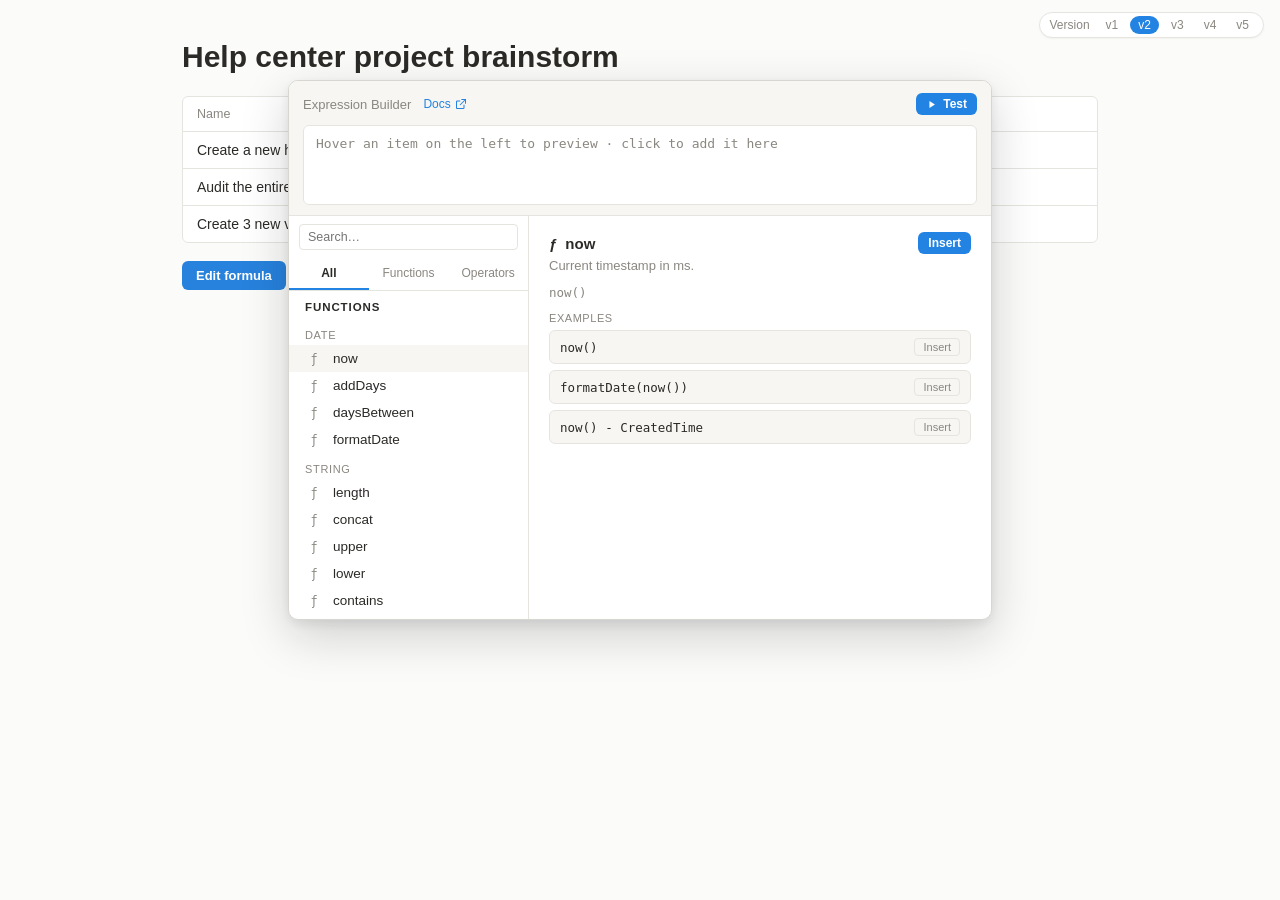
==== v2.html @ b6312c9b "Initial commit: Expression Builder demo (v1–v5) Notion-formula-style expression builder with five UX" ====
<!DOCTYPE html>
<html lang="en">
<head>
  <meta charset="UTF-8" />
  <meta name="viewport" content="width=device-width, initial-scale=1.0" />
  <title>Expression Builder · v2</title>
  <link rel="stylesheet" href="style.css" />
</head>
<body data-version="v2">
  <!-- version switcher -->
  <nav class="version-switch">
    <span class="version-label">Version</span>
    <a href="index.html">v1</a>
    <a href="v2.html" class="active">v2</a>
    <a href="v3.html">v3</a>
    <a href="v4.html">v4</a>
    <a href="v5.html">v5</a>
  </nav>

  <!-- faint host page behind the popover -->
  <div class="host">
    <h1>Help center project brainstorm</h1>
    <div class="host-table">
      <div class="host-row head"><span>Name</span><span># Reach</span><span># Impact</span><span># Confidence</span><span># Effort</span></div>
      <div class="host-row"><span>Create a new home page</span><span>2</span><span>2</span><span>3</span><span>2</span></div>
      <div class="host-row"><span>Audit the entire help center</span><span>3</span><span>2</span><span>2</span><span>1</span></div>
      <div class="host-row"><span>Create 3 new videos</span><span>1</span><span>3</span><span>2</span><span>3</span></div>
    </div>
    <button id="open-popover" class="primary-btn open-btn">Edit formula</button>
  </div>

  <!-- popover -->
  <div class="popover" id="popover">
    <header class="pop-header">
      <div class="pop-title-row">
        <div class="pop-title">
          Expression Builder
          <a class="pop-doc" href="#" target="_blank" rel="noopener noreferrer" title="Open documentation in new tab">
            Docs
            <svg class="pop-doc-icon" viewBox="0 0 16 16" aria-hidden="true">
              <path d="M9 2h5v5" stroke="currentColor" stroke-width="1.4" fill="none" stroke-linecap="round" stroke-linejoin="round"/>
              <path d="M14 2 7 9" stroke="currentColor" stroke-width="1.4" fill="none" stroke-linecap="round"/>
              <path d="M12 9.5V13a1 1 0 0 1-1 1H3a1 1 0 0 1-1-1V5a1 1 0 0 1 1-1h3.5" stroke="currentColor" stroke-width="1.4" fill="none" stroke-linecap="round" stroke-linejoin="round"/>
            </svg>
          </a>
        </div>
        <div class="pop-actions">
          <button id="test-btn" class="primary-btn small test-btn" title="Open test panel">
            <svg class="test-icon" viewBox="0 0 16 16" aria-hidden="true">
              <path d="M5 3l8 5-8 5V3z" fill="currentColor"/>
            </svg>
            <span>Test</span>
          </button>
          <button id="close-test" class="primary-btn small test-close" title="Close test" hidden>
            <svg class="test-icon" viewBox="0 0 16 16" aria-hidden="true">
              <path d="M4 4l8 8M12 4l-8 8" stroke="currentColor" stroke-width="1.6" stroke-linecap="round" fill="none"/>
            </svg>
            <span>Close test</span>
          </button>
        </div>
      </div>
      <div class="formula-wrap">
        <div id="formula" class="formula" tabindex="0">
          <span class="placeholder">Hover an item on the left to preview · click to add it here</span>
        </div>
        <button id="clear-btn" class="formula-clear" hidden>Clear</button>
      </div>
    </header>

    <!-- Builder view: list + detail -->
    <div class="pop-body view-builder" id="view-builder">
      <aside class="list-pane">
        <div class="list-search">
          <input id="search-input" type="text" placeholder="Search…" autocomplete="off" />
        </div>
        <div class="list-tabs" id="list-tabs">
          <button class="list-tab active" data-tab="All">All</button>
          <button class="list-tab" data-tab="Functions">Functions</button>
          <button class="list-tab" data-tab="Operators">Operators</button>
        </div>
        <div class="list-body" id="list-body"></div>
      </aside>
      <section class="detail-pane" id="detail-pane">
        <div class="detail-empty">Select an item on the left to see details and examples.</div>
      </section>
    </div>

    <!-- Test view: refs left, result right (overlays the builder body when active) -->
    <div class="pop-body view-test" id="view-test" hidden>
      <div class="test-refs">
        <h4>Reference values</h4>
        <div id="refs-list"></div>
      </div>
      <div class="test-result">
        <div class="block-header">
          <button id="run-btn" class="primary-btn small">Run</button>
        </div>
        <pre id="result-output" class="is-placeholder">Click <strong>Run</strong> to evaluate your expression against the reference values on the left.</pre>
      </div>
    </div>
  </div>

  <!-- Reference picker -->
  <div id="ref-picker" class="ref-picker" hidden>
    <div class="rp-header">
      <button id="rp-back" class="rp-back" hidden>‹</button>
      <span id="rp-breadcrumb" class="rp-breadcrumb">References</span>
    </div>
    <div class="rp-search">
      <input id="rp-search" type="text" placeholder="Search attributes…" autocomplete="off" />
    </div>
    <div id="rp-list" class="rp-list"></div>
  </div>

  <script src="script.js"></script>
</body>
</html>
---- style.css ----
:root {
  --bg: #ffffff;
  --bg-soft: #f7f6f3;
  --bg-host: #fbfbfa;
  --border: #e6e4df;
  --border-strong: #d8d6d0;
  --text: #2b2a27;
  --text-dim: #8a8780;
  --accent: #2383e2;
  --accent-hover: #1a73c9;
  --chip-bg: #ebebe9;
  --chip-text: #2b2a27;
  --op-color: #b45a00;
  --str-color: #2f8a3b;
  --num-color: #8a4ad6;
  --fn-color: #2383e2;
  --shadow: 0 16px 48px rgba(15, 15, 15, 0.18), 0 4px 12px rgba(15, 15, 15, 0.08);
  --mono: ui-monospace, SFMono-Regular, "SF Mono", Menlo, Consolas, monospace;
}

* { box-sizing: border-box; }

html, body {
  margin: 0;
  padding: 0;
  height: 100%;
  font-family: -apple-system, BlinkMacSystemFont, "Segoe UI", Helvetica, Arial, sans-serif;
  color: var(--text);
  background: var(--bg-host);
  font-size: 14px;
}

/* ---------------- Version switcher ---------------- */
.version-switch {
  position: fixed;
  top: 12px;
  right: 16px;
  z-index: 50;
  display: inline-flex;
  align-items: center;
  gap: 4px;
  background: var(--bg);
  border: 1px solid var(--border);
  border-radius: 999px;
  padding: 3px 6px 3px 10px;
  font-size: 12px;
  box-shadow: 0 1px 2px rgba(0,0,0,0.04);
}
.version-switch .version-label {
  color: var(--text-dim);
  margin-right: 4px;
}
.version-switch a {
  text-decoration: none;
  color: var(--text-dim);
  padding: 2px 8px;
  border-radius: 999px;
}
.version-switch a:hover { color: var(--text); }
.version-switch a.active {
  background: var(--accent);
  color: white;
}

/* ---------------- v2-specific: Test button + close ---------------- */
.test-btn {
  display: inline-flex;
  align-items: center;
  gap: 6px;
}
.test-icon {
  width: 11px;
  height: 11px;
}
.test-close {
  display: inline-flex;
  align-items: center;
  gap: 6px;
}
.test-btn[hidden],
.test-close[hidden] { display: none; }

/* ---------------- v3: Live preview strip ---------------- */
.live-preview {
  border-top: 1px solid var(--border);
  background: var(--bg-soft);
  padding: 8px 14px;
}
.live-refs {
  padding: 6px 0 10px;
  margin-bottom: 8px;
  border-bottom: 1px solid var(--border);
}
.live-refs[hidden] { display: none; }
.live-refs-header {
  display: flex;
  align-items: center;
  justify-content: space-between;
  margin-bottom: 8px;
}
.live-refs-header h4 {
  margin: 0;
  font-size: 11px;
  color: var(--text-dim);
  text-transform: uppercase;
  letter-spacing: 0.05em;
}
.live-refs #refs-list {
  display: flex;
  flex-wrap: wrap;
  gap: 8px 14px;
}
.live-refs .ref-row {
  flex: 0 0 auto;
  min-width: 120px;
  margin-bottom: 0;
}
.live-refs .ref-row input { max-width: 140px; }

.live-result-row {
  display: flex;
  align-items: center;
  gap: 10px;
}
/* Override the global #result-output.is-placeholder (ID specificity) for v3 */
.live-preview #result-output {
  flex: 1;
  margin: 0;
  background: transparent;
  border: 0;
  padding: 4px 0;
  font-family: var(--mono);
  font-size: 13px;
  min-height: 0;
  white-space: pre-wrap;
  word-break: break-word;
  color: var(--text);
  text-align: left;
}
.live-preview #result-output.is-placeholder {
  background: transparent;
  border: 0;
  color: var(--text-dim);
  font-style: italic;
  padding: 4px 0;
  text-align: left;
  font-family: inherit;
}
.live-preview #result-output.error {
  color: #c0392b;
  background: transparent;
  border: 0;
}
.live-refs-toggle {
  font-size: 12px;
  padding: 3px 10px;
}

/* Wider popover for 3-column layouts (v4) */
.popover.layout-wide {
  width: min(1080px, 95vw);
}

/* ---------------- v4: Builder + test side-by-side ---------------- */
.pop-body.view-builder.builder-with-test {
  grid-template-columns: 220px 1fr 300px;
}
.pop-body.view-builder.builder-with-test.list-collapsed {
  grid-template-columns: 36px 1fr 300px;
}
.pop-body.view-builder.builder-with-test.test-collapsed {
  grid-template-columns: 220px 1fr 36px;
}
.pop-body.view-builder.builder-with-test.list-collapsed.test-collapsed {
  grid-template-columns: 36px 1fr 36px;
}

.test-panel {
  border-left: 1px solid var(--border);
  position: relative;
  min-width: 0;
  display: flex;
  flex-direction: column;
}
.test-panel-inner {
  flex: 1;
  min-height: 0;
  padding: 14px 16px;
  overflow-y: auto;
  overflow-x: hidden;
}
.test-panel .block-header {
  display: flex;
  align-items: center;
  justify-content: space-between;
  margin-bottom: 10px;
}
.test-panel h4 {
  margin: 0;
  font-size: 12px;
  color: var(--text-dim);
  text-transform: uppercase;
  letter-spacing: 0.05em;
}
.test-subheading {
  margin: 14px 0 6px;
  font-size: 11px;
  color: var(--text-dim);
  text-transform: uppercase;
  letter-spacing: 0.05em;
  font-weight: 600;
}
.test-subheading:first-of-type { margin-top: 4px; }
.test-panel #refs-list {
  display: grid;
  grid-template-columns: 1fr 1fr;
  gap: 6px 10px;
  margin-bottom: 6px;
}
.test-panel .ref-row { margin-bottom: 0; }
.test-panel .ref-row input { padding: 4px 6px; font-size: 12px; }
.test-panel #result-output {
  margin: 0;
  background: var(--bg-soft);
  border: 1px solid var(--border);
  border-radius: 6px;
  padding: 10px;
  font-family: var(--mono);
  font-size: 12.5px;
  white-space: pre-wrap;
  word-break: break-word;
  min-height: 60px;
}
.test-panel #result-output.is-placeholder {
  background: transparent;
  border: 1px dashed var(--border);
  color: var(--text-dim);
  font-style: italic;
  text-align: center;
  white-space: normal;
  padding: 20px 12px;
  line-height: 1.4;
}
.test-panel #result-output.error {
  color: #c0392b;
  background: #fff4f3;
  border-color: #f3c0c0;
}

/* Collapse toggles */
.panel-toggle {
  position: absolute;
  top: 10px;
  width: 22px;
  height: 22px;
  border-radius: 50%;
  border: 1px solid var(--border);
  background: var(--bg);
  color: var(--text-dim);
  cursor: pointer;
  font-size: 12px;
  line-height: 1;
  display: flex;
  align-items: center;
  justify-content: center;
  z-index: 3;
}
.panel-toggle:hover { color: var(--text); border-color: var(--text-dim); }
.list-pane-toggle { right: -11px; }
.test-panel-toggle { left: -11px; }

.list-collapsed .list-pane .list-search,
.list-collapsed .list-pane .list-tabs,
.list-collapsed .list-pane .list-body { display: none; }
.list-collapsed .list-pane::after {
  content: 'Items';
  writing-mode: vertical-rl;
  text-orientation: mixed;
  display: block;
  text-align: center;
  font-size: 11px;
  color: var(--text-dim);
  text-transform: uppercase;
  letter-spacing: 0.06em;
  padding-top: 36px;
}

.test-collapsed .test-panel-inner { display: none; }
/* When collapsed: rotated 'Test' label sits at top-center of the panel,
   positioned just below the chevron handle (which stays in the same
   top-left spot it occupies when expanded). */
.test-collapsed .test-panel::after {
  content: 'Test';
  position: absolute;
  top: 40px;
  left: 50%;
  transform: translateX(-50%);
  writing-mode: vertical-rl;
  text-orientation: mixed;
  font-size: 11px;
  font-weight: 600;
  color: var(--text-dim);
  text-transform: uppercase;
  letter-spacing: 0.06em;
}

/* ---------------- v5: Builder + test stacked (test at the bottom) ---------------- */
.pop-body.view-builder.builder-with-bottom-test {
  display: grid;
  grid-template-columns: 220px 1fr;
  /* minmax(0, 1fr) — bare `1fr` is `minmax(auto, 1fr)` and the auto minimum
     refuses to shrink below the row's content min-size. */
  grid-template-rows: minmax(0, 1fr) var(--test-strip-height, 200px);
  grid-template-areas:
    "list   detail"
    "test   test";
}
.builder-with-bottom-test .list-pane { grid-area: list; }
.builder-with-bottom-test .detail-pane { grid-area: detail; }
.builder-with-bottom-test .test-strip {
  grid-area: test;
  position: relative;
  border-top: 1px solid var(--border);
  background: var(--bg-soft);
  overflow: visible;
  min-height: 0;
}
.builder-with-bottom-test .test-strip-inner {
  height: 100%;
  padding: 10px 16px;
  display: grid;
  grid-template-columns: 1.4fr 1fr;
  gap: 18px;
  overflow: hidden;
  min-height: 0;
  box-sizing: border-box;
}

/* Top-edge chevron handle for the bottom test strip */
.bottom-toggle {
  top: -11px;
  left: 50%;
  transform: translateX(-50%);
  z-index: 30;
}
/* Allow the chevron to stick above the pop-body's top boundary
   (it sits at top: -11px of the test strip). */
.pop-body.builder-with-bottom-test { overflow: visible; }

/* Draggable resize handle along the top edge of the test strip.
   High z-index so it stays grabbable even when the test strip is
   dragged all the way up over the (hidden) builder area. */
.bottom-drag-handle {
  position: absolute;
  top: 0;
  left: 0;
  right: 0;
  height: 6px;
  cursor: ns-resize;
  z-index: 20;
  background: transparent;
  transition: background 0.15s;
}
.bottom-drag-handle:hover { background: rgba(35,131,226,0.18); }
.bottom-drag-handle.is-dragging { background: rgba(35,131,226,0.32); }
.bottom-test-collapsed .bottom-drag-handle { display: none; }

/* Collapsed state: test row becomes a thin bar with just the toggle + label */
.pop-body.bottom-test-collapsed.builder-with-bottom-test {
  grid-template-rows: 1fr 36px;
}
.bottom-test-collapsed .test-strip-inner { display: none; }
.bottom-test-collapsed .test-strip::after {
  content: 'Test';
  display: block;
  text-align: center;
  font-size: 10px;
  font-weight: 600;
  color: var(--text-dim);
  text-transform: uppercase;
  letter-spacing: 0.08em;
  line-height: 36px;
}
.test-strip-refs,
.test-strip-result {
  min-height: 0;
  display: flex;
  flex-direction: column;
}
.test-strip-refs #refs-list {
  flex: 1;
  min-height: 0;
  overflow-y: auto;
  display: grid;
  grid-template-columns: 1fr 1fr;
  grid-auto-rows: min-content;
  align-content: start;
  gap: 4px 12px;
  padding-right: 4px;
}
.test-strip h4 {
  margin: 0 0 6px;
  font-size: 11px;
  color: var(--text-dim);
  text-transform: uppercase;
  letter-spacing: 0.05em;
}
.test-strip-refs .ref-row {
  display: flex;
  flex-direction: row;
  align-items: center;
  gap: 6px;
  margin-bottom: 0;
}
.test-strip-refs .ref-row label {
  font-size: 11px;
  min-width: 56px;
}
.test-strip-refs .ref-row input {
  flex: 1;
  min-width: 0;
  padding: 2px 6px;
  font-size: 11px;
}
.test-strip-result .block-header {
  display: flex;
  justify-content: space-between;
  align-items: center;
  margin-bottom: 6px;
}
.test-strip-result #result-output {
  margin: 0;
  background: var(--bg);
  border: 1px solid var(--border);
  border-radius: 4px;
  padding: 8px 10px;
  font-family: var(--mono);
  font-size: 12px;
  min-height: 40px;
  white-space: pre-wrap;
  word-break: break-word;
}
.test-strip-result #result-output.is-placeholder {
  background: transparent;
  border: 1px dashed var(--border);
  color: var(--text-dim);
  font-style: italic;
  text-align: center;
  padding: 10px 8px;
}
.test-strip-result #result-output.error {
  color: #c0392b;
  background: #fff4f3;
  border-color: #f3c0c0;
}

/* ---------------- v5: Compact density ---------------- */
.compact .list-item { padding: 4px 12px; font-size: 12.5px; }
.compact .list-group-title { padding: 6px 12px 2px; font-size: 10.5px; }
.compact .list-category-title { padding: 6px 12px 4px; font-size: 11px; }
.compact .detail-pane { padding: 12px 14px; }
.compact .detail-pane h2 { font-size: 14px; }
.compact .test-panel { padding: 10px 12px; }
.compact .test-panel #refs-list { margin-bottom: 10px; }
.compact .ref-row { margin-bottom: 6px; }
.compact .ref-row input { padding: 4px 6px; font-size: 12px; }
.compact .example { padding: 5px 8px; margin-bottom: 4px; font-size: 12px; }

/* ---------------- Host (faint background page) ---------------- */
.host {
  max-width: 980px;
  margin: 0 auto;
  padding: 40px 32px;
  filter: saturate(0.95);
}
.host h1 {
  font-size: 30px;
  margin: 0 0 22px;
  font-weight: 700;
}
.host-table {
  border: 1px solid var(--border);
  border-radius: 6px;
  overflow: hidden;
  background: var(--bg);
}
.host-row {
  display: grid;
  grid-template-columns: 2fr 1fr 1fr 1fr 1fr;
  padding: 10px 14px;
  border-bottom: 1px solid var(--border);
  color: var(--text);
}
.host-row:last-child { border-bottom: 0; }
.host-row.head { color: var(--text-dim); font-size: 12.5px; }
.host-row span:first-child { font-weight: 500; }

.open-btn { margin-top: 18px; }

/* ---------------- Popover ---------------- */
.popover {
  position: fixed;
  top: 80px;
  left: 50%;
  transform: translateX(-50%);
  width: min(704px, calc((100vw - 32px) * 0.8));
  height: 60vh;
  max-height: calc(100vh - 120px);
  background: var(--bg);
  border: 1px solid var(--border-strong);
  border-radius: 10px;
  box-shadow: var(--shadow);
  display: flex;
  flex-direction: column;
  overflow: hidden;
  z-index: 10;
}
.popover[hidden] { display: none; }

/* Header */
.pop-header {
  padding: 12px 14px 10px;
  border-bottom: 1px solid var(--border);
  background: var(--bg-soft);
}
.pop-title-row {
  display: flex;
  align-items: center;
  justify-content: space-between;
  margin-bottom: 10px;
}
.pop-title {
  font-size: 13px;
  color: var(--text-dim);
  display: flex;
  align-items: center;
  gap: 6px;
}
.pop-doc {
  display: inline-flex;
  align-items: center;
  gap: 4px;
  margin-left: 6px;
  font-size: 12px;
  color: var(--accent);
  text-decoration: none;
  font-weight: 500;
}
.pop-doc:hover { text-decoration: underline; }
.pop-doc-icon {
  width: 12px;
  height: 12px;
}

.pop-actions { display: flex; align-items: center; gap: 8px; }

/* View toggle (tabs) */
.view-toggle {
  display: inline-flex;
  background: #ebeae6;
  border-radius: 6px;
  padding: 2px;
}
.view-toggle .tab {
  border: 0;
  background: transparent;
  padding: 4px 12px;
  font-size: 12.5px;
  color: var(--text-dim);
  border-radius: 4px;
  cursor: pointer;
  font-weight: 500;
}
.view-toggle .tab.active {
  background: var(--bg);
  color: var(--text);
  box-shadow: 0 1px 2px rgba(0,0,0,0.06);
}

/* Formula row */
.formula-wrap {
  position: relative;
}
.formula {
  min-height: 80px;
  padding: 10px 12px 28px;
  background: var(--bg);
  border: 1px solid var(--border);
  border-radius: 6px;
  font-family: var(--mono);
  font-size: 13px;
  display: flex;
  flex-wrap: wrap;
  gap: 4px;
  align-items: flex-start;
  align-content: flex-start;
  outline: none;
  cursor: text;
}
.formula:focus-within { border-color: var(--accent); box-shadow: 0 0 0 3px rgba(35,131,226,0.15); }
.placeholder { color: var(--text-dim); }

.formula-clear {
  position: absolute;
  bottom: 6px;
  right: 8px;
  background: transparent;
  border: 0;
  color: var(--text-dim);
  font-size: 11.5px;
  cursor: pointer;
  padding: 2px 6px;
  border-radius: 4px;
}
.formula-clear:hover {
  color: var(--text);
  background: var(--bg-soft);
}
.formula-clear[hidden] { display: none; }

/* Tokens */
.token {
  display: inline-flex;
  align-items: center;
  gap: 4px;
  padding: 2px 6px;
  border-radius: 4px;
  font-family: var(--mono);
  font-size: 12.5px;
  user-select: none;
  cursor: pointer;
}
.token.prop { background: var(--chip-bg); color: var(--chip-text); }
.token.fn { color: var(--fn-color); font-weight: 600; background: rgba(35,131,226,0.08); }
.token.op {
  color: var(--op-color);
  background: rgba(180,90,0,0.08);
  border: 1px solid rgba(180,90,0,0.18);
  font-weight: 500;
}
.token.str { color: var(--str-color); background: rgba(47,138,59,0.08); }
.token.num { color: var(--num-color); background: rgba(138,74,214,0.08); }
.token.bool { color: var(--num-color); background: rgba(138,74,214,0.08); }
.token.paren {
  color: var(--text-dim);
  background: var(--bg-soft);
  border: 1px solid var(--border);
}
.token.raw { background: rgba(35,131,226,0.06); color: var(--fn-color); }
.token:hover { outline: 1px dashed var(--text-dim); }

/* Function token with arg slots */
.token.fn-call {
  background: rgba(35,131,226,0.06);
  padding: 2px 4px;
  cursor: default;
}
.token.fn-call:hover { outline: none; }
.token.fn-call .fn-name { color: var(--fn-color); font-weight: 600; padding: 0 2px; }
.token.fn-call .fn-paren { color: var(--text-dim); }
.token.fn-call .fn-comma { color: var(--text-dim); padding: 0 2px; }
.token.fn-call .fn-remove {
  margin-left: 4px;
  color: var(--text-dim);
  cursor: pointer;
  padding: 0 4px;
  border-radius: 3px;
}
.token.fn-call .fn-remove:hover { color: var(--text); background: rgba(0,0,0,0.06); }

/* Slot as an inline text input (empty or static) */
input.arg-slot {
  display: inline-block;
  min-width: 56px;
  width: 56px;
  padding: 1px 6px;
  border: 1px dashed var(--text-dim);
  border-radius: 3px;
  background: transparent;
  font-family: var(--mono);
  font-size: 12px;
  color: var(--text);
  outline: none;
  vertical-align: baseline;
}
input.arg-slot::placeholder {
  color: var(--text-dim);
  font-style: italic;
}
input.arg-slot:hover { background: rgba(0,0,0,0.04); }
input.arg-slot:focus {
  border-style: solid;
  border-color: var(--accent);
  background: var(--bg);
  box-shadow: 0 0 0 2px rgba(35,131,226,0.15);
}
input.arg-slot.filled {
  border-style: solid;
  border-color: var(--num-color);
  background: rgba(138,74,214,0.08);
  color: var(--num-color);
}

/* Slot as a chip (reference-filled) */
span.arg-slot.ref {
  display: inline-block;
  padding: 1px 6px;
  border: 1px solid var(--chip-bg);
  border-radius: 3px;
  background: var(--chip-bg);
  color: var(--chip-text);
  font-size: 12px;
  cursor: pointer;
  vertical-align: baseline;
}
span.arg-slot.ref:hover { outline: 1px dashed var(--text-dim); }

/* Reference picker popover */
.ref-picker {
  position: fixed;
  width: 280px;
  max-height: 360px;
  background: var(--bg);
  border: 1px solid var(--border-strong);
  border-radius: 8px;
  box-shadow: var(--shadow);
  z-index: 100;
  display: flex;
  flex-direction: column;
  overflow: hidden;
}
.ref-picker[hidden] { display: none; }

.rp-header {
  display: flex;
  align-items: center;
  gap: 6px;
  padding: 8px 10px;
  min-height: 36px;
  box-sizing: border-box;
}
.rp-back {
  border: 0;
  background: transparent;
  font-size: 16px;
  line-height: 1;
  color: var(--text-dim);
  cursor: pointer;
  padding: 2px 6px;
  border-radius: 4px;
}
.rp-back:hover { background: var(--bg-soft); color: var(--text); }
.rp-back[hidden] { display: none; }
.rp-breadcrumb {
  font-size: 12.5px;
  color: var(--text);
  font-weight: 500;
}

.rp-search { padding: 8px 10px; }
.rp-search input {
  width: 100%;
  border: 1px solid var(--border);
  border-radius: 4px;
  padding: 5px 8px;
  font-size: 12.5px;
  background: var(--bg);
  outline: none;
}
.rp-search input:focus {
  border-color: var(--accent);
  box-shadow: 0 0 0 3px rgba(35,131,226,0.15);
}

.rp-list {
  flex: 1;
  overflow-y: auto;
  padding: 4px 0;
}
.rp-item {
  display: flex;
  align-items: center;
  gap: 8px;
  padding: 6px 12px;
  cursor: pointer;
  font-size: 13px;
}
.rp-item:hover { background: var(--bg-soft); }
.rp-item .rp-icon {
  width: 16px;
  text-align: center;
  color: var(--text-dim);
  font-size: 12px;
}
.rp-item .rp-name { flex: 1; }
.rp-item .rp-count {
  font-size: 11px;
  color: var(--text-dim);
}
.rp-item .rp-chev {
  color: var(--text-dim);
  font-size: 14px;
}
.rp-path {
  font-size: 10.5px;
  color: var(--text-dim);
}
.rp-group-title {
  font-size: 11px;
  color: var(--text-dim);
  text-transform: uppercase;
  letter-spacing: 0.05em;
  padding: 8px 12px 4px;
}
.rp-empty {
  padding: 16px 12px;
  text-align: center;
  color: var(--text-dim);
  font-style: italic;
  font-size: 12px;
}


/* Buttons */
.primary-btn {
  background: var(--accent);
  color: white;
  border: 0;
  border-radius: 6px;
  padding: 7px 14px;
  font-weight: 600;
  font-size: 13px;
  cursor: pointer;
}
.primary-btn.small { padding: 4px 10px; font-size: 12px; }
.primary-btn:hover { background: var(--accent-hover); }
.ghost-btn {
  background: transparent;
  border: 1px solid var(--border);
  color: var(--text-dim);
  border-radius: 6px;
  padding: 6px 10px;
  font-size: 12px;
  cursor: pointer;
}
.ghost-btn:hover { color: var(--text); border-color: var(--text-dim); }
.icon-btn { padding: 2px 8px; font-size: 16px; line-height: 1; }

/* ---------------- Builder view ---------------- */
.pop-body {
  display: grid;
  overflow: hidden;
  min-height: 0;
  flex: 1;
}
.pop-body.view-builder { grid-template-columns: 240px 1fr; }
.pop-body.view-test    { grid-template-columns: 1fr 1fr; }
.pop-body[hidden]      { display: none; }

.list-pane {
  border-right: 1px solid var(--border);
  display: flex;
  flex-direction: column;
  min-height: 0;
  overflow: hidden;
}
.list-search {
  padding: 8px 10px;
  background: var(--bg);
}
.list-search input {
  width: 100%;
  border: 1px solid var(--border);
  border-radius: 4px;
  padding: 5px 8px;
  font-size: 12.5px;
  background: var(--bg);
  outline: none;
}
.list-search input:focus {
  border-color: var(--accent);
  box-shadow: 0 0 0 3px rgba(35,131,226,0.15);
}
.list-tabs {
  display: flex;
  border-bottom: 1px solid var(--border);
  background: var(--bg);
}
.list-tab {
  flex: 1;
  border: 0;
  background: transparent;
  padding: 8px 4px;
  font-size: 12px;
  color: var(--text-dim);
  cursor: pointer;
  border-bottom: 2px solid transparent;
  font-weight: 500;
}
.list-tab:hover { color: var(--text); }
.list-tab.active {
  color: var(--text);
  border-bottom-color: var(--accent);
  font-weight: 600;
}
.list-body {
  flex: 1;
  overflow-y: auto;
  padding: 0 0 8px;
  min-height: 0;
}
.list-empty {
  padding: 20px 16px;
  color: var(--text-dim);
  font-style: italic;
  font-size: 12.5px;
  text-align: center;
}
.list-category-title {
  position: sticky;
  top: 0;
  z-index: 2;
  background: var(--bg);
  font-size: 11.5px;
  color: var(--text);
  font-weight: 700;
  text-transform: uppercase;
  letter-spacing: 0.08em;
  padding: 10px 16px 6px;
}
.list-group-title {
  font-size: 11px;
  color: var(--text-dim);
  text-transform: uppercase;
  letter-spacing: 0.06em;
  padding: 10px 16px 4px;
}
.list-item {
  display: flex;
  align-items: center;
  gap: 10px;
  padding: 6px 16px;
  cursor: pointer;
  font-size: 13.5px;
}
.list-item:hover,
.list-item.active { background: var(--bg-soft); }
.list-item .icon {
  width: 18px;
  text-align: center;
  color: var(--text-dim);
  font-family: var(--mono);
  font-size: 12px;
}

.detail-pane {
  padding: 16px 20px;
  overflow-y: auto;
  min-height: 0;
}
.detail-empty { color: var(--text-dim); font-style: italic; }
.detail-header {
  display: flex;
  align-items: center;
  justify-content: space-between;
  gap: 12px;
  margin-bottom: 4px;
}
.detail-pane h2 {
  margin: 0;
  font-size: 15px;
  display: flex;
  align-items: center;
  gap: 8px;
}
.detail-pane .desc { color: var(--text-dim); margin: 0 0 12px; font-size: 13px; }
.detail-pane .signature {
  font-family: var(--mono);
  font-size: 12.5px;
  color: var(--text-dim);
  margin-bottom: 12px;
}
.examples-label {
  font-size: 11px;
  color: var(--text-dim);
  text-transform: uppercase;
  letter-spacing: 0.05em;
  margin: 4px 0 6px;
}
.example {
  background: var(--bg-soft);
  border: 1px solid var(--border);
  border-radius: 6px;
  padding: 7px 10px;
  margin-bottom: 6px;
  font-family: var(--mono);
  font-size: 12.5px;
  display: flex;
  justify-content: space-between;
  align-items: center;
  gap: 8px;
}
.example .insert-btn {
  background: transparent;
  border: 1px solid var(--border);
  border-radius: 4px;
  padding: 2px 8px;
  font-size: 11px;
  color: var(--text-dim);
  cursor: pointer;
}
.example .insert-btn:hover { color: var(--text); border-color: var(--text-dim); }

/* ---------------- Test view ---------------- */
.test-refs, .test-result {
  padding: 16px 20px;
  overflow-y: auto;
  min-height: 0;
}
.test-result .block-header {
  display: flex; align-items: center; justify-content: flex-end;
  margin-bottom: 10px;
}
.test-refs h4, .test-result h4 {
  margin: 0 0 8px;
  font-size: 12px;
  color: var(--text-dim);
  text-transform: uppercase;
  letter-spacing: 0.05em;
}
.ref-row {
  display: flex;
  flex-direction: column;
  gap: 4px;
  margin-bottom: 10px;
}
.ref-row label {
  font-family: var(--mono);
  font-size: 11.5px;
  color: var(--text-dim);
}
.ref-row input {
  border: 1px solid var(--border);
  border-radius: 4px;
  padding: 6px 8px;
  font-family: var(--mono);
  font-size: 12.5px;
  background: var(--bg);
  width: 100%;
}
#result-output {
  margin: 0;
  background: var(--bg-soft);
  border: 1px solid var(--border);
  border-radius: 6px;
  padding: 10px;
  font-family: var(--mono);
  font-size: 12.5px;
  white-space: pre-wrap;
  word-break: break-word;
  min-height: 60px;
}
#result-output.is-placeholder {
  background: transparent;
  border: 1px dashed var(--border);
  color: var(--text-dim);
  font-family: inherit;
  font-style: italic;
  text-align: center;
  white-space: normal;
  padding: 24px 16px;
  line-height: 1.5;
}
#result-output.is-placeholder strong {
  color: var(--text);
  font-style: normal;
  font-weight: 600;
}
#result-output.error { color: #c0392b; background: #fff4f3; border-color: #f3c0c0; }

/* ----- v2: floating slot toolbar ----- */
.slot-toolbar {
  position: fixed;
  z-index: 1000;
  display: inline-flex;
  align-items: center;
  gap: 2px;
  padding: 3px;
  background: var(--bg);
  border: 1px solid var(--border-strong);
  border-radius: 6px;
  box-shadow: 0 6px 18px rgba(15, 15, 15, 0.14), 0 2px 4px rgba(15, 15, 15, 0.06);
  font-size: 12px;
  user-select: none;
}
.slot-toolbar[hidden] { display: none; }
.slot-toolbar-btn {
  display: inline-flex;
  align-items: center;
  gap: 4px;
  border: 0;
  background: transparent;
  color: var(--text);
  padding: 4px 8px;
  border-radius: 4px;
  font: inherit;
  font-weight: 500;
  cursor: pointer;
}
.slot-toolbar-btn:hover { background: var(--bg-soft); }
.slot-toolbar-icon {
  color: var(--accent);
  font-weight: 700;
}

/* ----- v1: inline '#' button next to each slot input ----- */
.arg-slot-wrap {
  display: inline-flex;
  align-items: center;
  gap: 2px;
}
.slot-ref-btn {
  display: inline-flex;
  align-items: center;
  justify-content: center;
  width: 16px;
  height: 18px;
  padding: 0;
  border: 1px solid var(--border);
  background: var(--bg);
  color: var(--accent);
  font-weight: 700;
  font-size: 11px;
  line-height: 1;
  border-radius: 3px;
  cursor: pointer;
}
.slot-ref-btn:hover {
  background: var(--bg-soft);
  border-color: var(--border-strong);
}

/* Nested fn chip inside a slot: a touch denser than the top-level chip. */
.token.fn-call.nested {
  background: transparent;
  padding: 0;
  margin: 0 1px;
}
.token.fn-call.nested .fn-remove { font-size: 11px; }
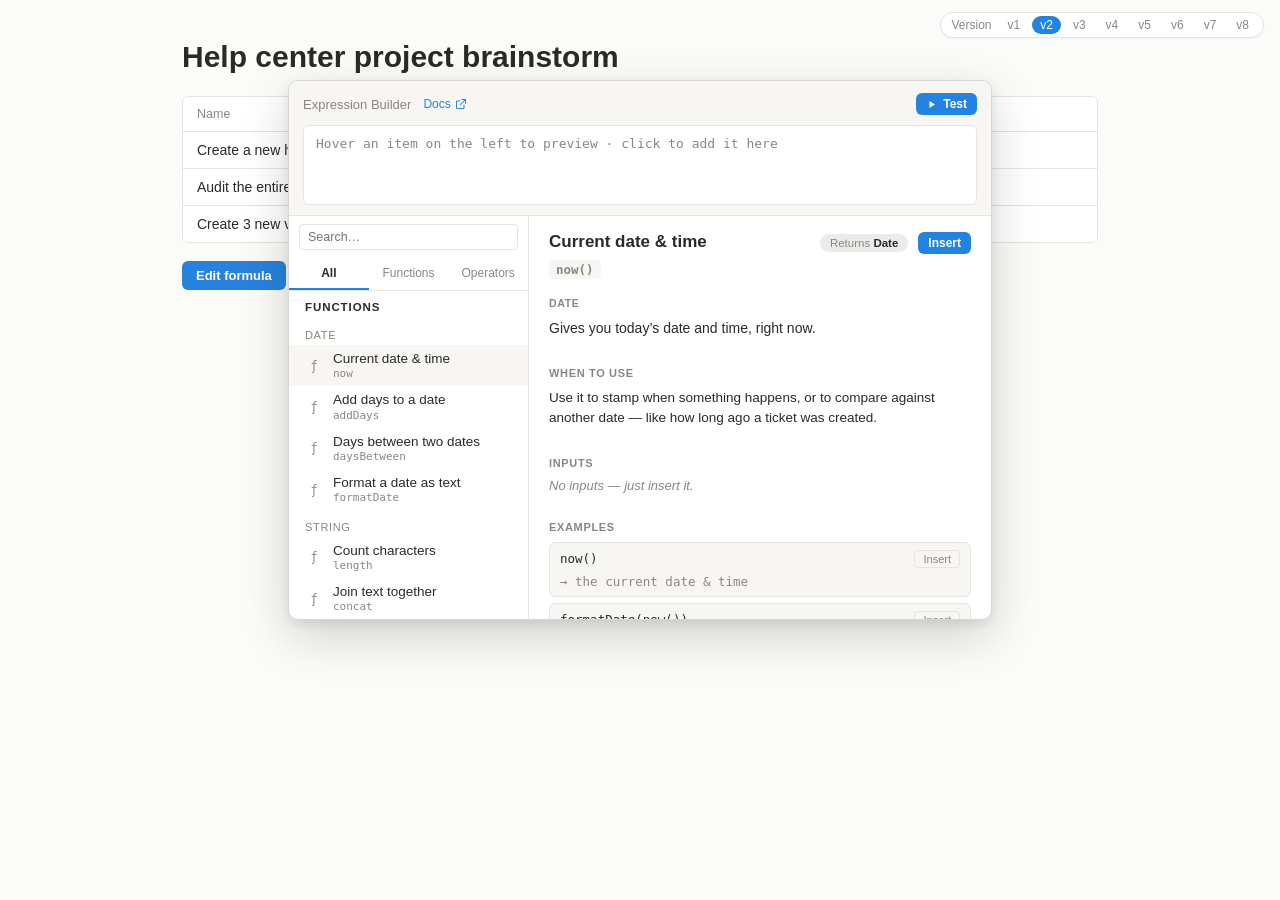
==== commit 553aa4f2: "Add v6/v7/v8 variants, fix evaluator, enrich function docs - v6 Live Console (drawer), v7 Learn & Sc" ====
--- a/v2.html
+++ b/v2.html
@@ -15,6 +15,9 @@
     <a href="v3.html">v3</a>
     <a href="v4.html">v4</a>
     <a href="v5.html">v5</a>
+    <a href="v6.html">v6</a>
+    <a href="v7.html">v7</a>
+    <a href="v8.html">v8</a>
   </nav>
 
   <!-- faint host page behind the popover -->
--- a/style.css
+++ b/style.css
@@ -61,6 +61,13 @@
   background: var(--accent);
   color: white;
 }
+/* Right-edge drawer versions (v6, v8): move the switcher to the left so it
+   doesn't overlap the full-height drawer pinned to the right. */
+body[data-version="v6"] .version-switch,
+body[data-version="v8"] .version-switch {
+  right: auto;
+  left: 16px;
+}
 
 /* ---------------- v2-specific: Test button + close ---------------- */
 .test-btn {
@@ -961,7 +968,7 @@
 .detail-empty { color: var(--text-dim); font-style: italic; }
 .detail-header {
   display: flex;
-  align-items: center;
+  align-items: flex-start;
   justify-content: space-between;
   gap: 12px;
   margin-bottom: 4px;
@@ -1147,3 +1154,715 @@
   margin: 0 1px;
 }
 .token.fn-call.nested .fn-remove { font-size: 11px; }
+
+/* ================================================================
+   v6 — Live Console (right side drawer)
+   ================================================================ */
+.popover.drawer {
+  top: 0;
+  right: 0;
+  left: auto;
+  bottom: 0;
+  transform: none;
+  width: min(600px, 96vw);
+  height: 100vh;
+  max-height: 100vh;
+  border-radius: 0;
+  border-top: 0;
+  border-right: 0;
+  border-bottom: 0;
+  border-left: 1px solid var(--border-strong);
+  box-shadow: -16px 0 48px rgba(15, 15, 15, 0.14);
+  animation: drawer-in 0.18s ease-out;
+}
+@keyframes drawer-in { from { transform: translateX(24px); opacity: 0.4; } to { transform: none; opacity: 1; } }
+
+/* Contextual parameter-hint bar under the formula */
+.param-hint {
+  margin-top: 8px;
+  min-height: 30px;
+  display: flex;
+  align-items: center;
+  flex-wrap: wrap;
+  gap: 4px 10px;
+  padding: 6px 10px;
+  border-radius: 6px;
+  background: #eef5fd;
+  border: 1px solid #d5e6f8;
+  font-family: var(--mono);
+  font-size: 12px;
+  color: var(--text);
+}
+.param-hint.idle {
+  background: var(--bg-soft);
+  border-color: var(--border);
+  font-family: inherit;
+}
+.param-hint .ph-idle { color: var(--text-dim); font-size: 12px; }
+.param-hint .ph-sig { color: var(--text-dim); }
+.param-hint .ph-fn { color: var(--fn-color); font-weight: 600; }
+.param-hint .ph-arg { color: var(--text-dim); }
+.param-hint .ph-arg.active {
+  color: var(--accent);
+  font-weight: 700;
+  background: #d5e6f8;
+  padding: 0 4px;
+  border-radius: 3px;
+}
+.param-hint .ph-comma { color: var(--text-dim); }
+.param-hint .ph-desc { color: var(--text); font-family: inherit; }
+.param-hint .ph-active {
+  margin-left: auto;
+  font-family: inherit;
+  font-size: 11.5px;
+  color: var(--text-dim);
+}
+.param-hint .ph-active b { color: var(--accent); }
+
+/* Drawer body: list + detail on top, console pinned below */
+.pop-body.builder-console {
+  grid-template-columns: 190px minmax(0, 1fr);
+  grid-template-rows: minmax(120px, 1fr) auto;
+  grid-template-areas:
+    "list detail"
+    "console console";
+}
+.builder-console .list-pane { grid-area: list; }
+.builder-console .detail-pane { grid-area: detail; }
+.builder-console .live-console { grid-area: console; }
+
+.live-console {
+  border-top: 1px solid var(--border);
+  background: var(--bg-soft);
+  padding: 12px 16px 14px;
+  overflow-y: auto;
+  max-height: 46vh;
+  min-height: 0;
+  display: flex;
+  flex-direction: column;
+  gap: 12px;
+}
+.lc-block { display: flex; flex-direction: column; gap: 6px; }
+.lc-label {
+  font-size: 11px;
+  text-transform: uppercase;
+  letter-spacing: 0.06em;
+  color: var(--text-dim);
+  font-weight: 700;
+  display: flex;
+  align-items: center;
+  gap: 8px;
+}
+.lc-label .lc-sub {
+  text-transform: none;
+  letter-spacing: 0;
+  font-weight: 400;
+  color: var(--text-dim);
+}
+.reads-as {
+  font-size: 13.5px;
+  line-height: 1.5;
+  color: var(--text);
+  background: var(--bg);
+  border: 1px solid var(--border);
+  border-left: 3px solid var(--accent);
+  border-radius: 6px;
+  padding: 9px 12px;
+}
+.reads-as .ra-empty { color: var(--text-dim); font-style: italic; }
+
+.sample-values { display: flex; flex-direction: column; gap: 6px; }
+.sv-empty {
+  color: var(--text-dim);
+  font-style: italic;
+  font-size: 12.5px;
+  padding: 4px 2px;
+}
+.sv-row {
+  display: flex;
+  align-items: center;
+  gap: 8px;
+}
+.sv-badge {
+  width: 20px;
+  height: 20px;
+  flex: none;
+  display: inline-flex;
+  align-items: center;
+  justify-content: center;
+  border-radius: 4px;
+  font-family: var(--mono);
+  font-size: 12px;
+  font-weight: 600;
+}
+.sv-badge.prop { color: var(--num-color); background: #f1eafb; }
+.sv-badge.ref  { color: var(--accent);    background: #e6f0fd; }
+.sv-label {
+  flex: 1;
+  font-size: 13px;
+  color: var(--text);
+  white-space: nowrap;
+  overflow: hidden;
+  text-overflow: ellipsis;
+}
+.sv-input {
+  width: 130px;
+  flex: none;
+  border: 1px solid var(--border);
+  border-radius: 4px;
+  padding: 4px 8px;
+  font-size: 12.5px;
+  font-family: var(--mono);
+  background: var(--bg);
+  outline: none;
+}
+.sv-input:focus { border-color: var(--accent); box-shadow: 0 0 0 3px rgba(35,131,226,0.15); }
+
+.type-chip {
+  text-transform: none;
+  letter-spacing: 0;
+  font-weight: 600;
+  font-size: 10.5px;
+  color: var(--text-dim);
+  background: var(--chip-bg);
+  border-radius: 10px;
+  padding: 1px 8px;
+}
+.live-console #result-output.lc-result {
+  min-height: 0;
+  margin: 0;
+}
+.live-console #result-output.lc-result.is-placeholder {
+  padding: 14px 12px;
+  min-height: 0;
+  text-align: left;
+}
+.live-console #result-output.lc-result:not(.is-placeholder) {
+  background: var(--bg);
+  border-left: 3px solid var(--str-color);
+  font-size: 14px;
+  color: var(--text);
+}
+.live-console #result-output.lc-result.error {
+  color: #c0392b;
+  background: #fff4f3;
+  border-color: #f3c0c0;
+  border-left-color: #c0392b;
+}
+
+/* ================================================================
+   v7 — Learn & Scenarios (wide modal)
+   ================================================================ */
+.pop-body.builder-learn {
+  grid-template-columns: 210px minmax(230px, 1fr) minmax(320px, 1.25fr);
+}
+.builder-learn .detail-pane { border-right: 1px solid var(--border); }
+
+/* Library card: runnable examples with a Try button */
+body[data-version="v7"] .example {
+  flex-wrap: wrap;
+  cursor: default;
+}
+.example .ex-src { flex: 1; min-width: 0; word-break: break-word; }
+.example .try-btn {
+  background: var(--accent);
+  border: 1px solid var(--accent);
+  border-radius: 4px;
+  padding: 2px 9px;
+  font-size: 11px;
+  color: #fff;
+  cursor: pointer;
+  font-family: inherit;
+  font-weight: 500;
+}
+.example .try-btn:hover { background: var(--accent-hover); }
+.example .ex-result {
+  flex-basis: 100%;
+  margin-top: 6px;
+  padding-top: 6px;
+  border-top: 1px dashed var(--border);
+  font-family: var(--mono);
+  font-size: 12px;
+  color: var(--str-color);
+}
+.example .ex-result[hidden] { display: none; }
+.example .ex-result.error { color: #c0392b; }
+
+/* Scenario panel */
+.scenario-panel {
+  border-left: 1px solid var(--border);
+  background: var(--bg-soft);
+  padding: 14px 16px;
+  overflow: auto;
+  min-height: 0;
+  display: flex;
+  flex-direction: column;
+  gap: 4px;
+}
+.scenario-head {
+  display: flex;
+  align-items: center;
+  justify-content: space-between;
+  gap: 10px;
+}
+.scenario-title {
+  font-size: 13px;
+  font-weight: 700;
+  color: var(--text);
+}
+.ghost-btn.small { padding: 3px 9px; font-size: 11.5px; }
+.scenario-sub {
+  font-size: 11.5px;
+  color: var(--text-dim);
+  margin-bottom: 8px;
+  line-height: 1.4;
+}
+.scenario-table { overflow-x: auto; }
+.sc-table {
+  border-collapse: collapse;
+  width: 100%;
+  font-size: 12.5px;
+}
+.sc-table th, .sc-table td {
+  border: 1px solid var(--border);
+  padding: 0;
+  text-align: left;
+}
+.sc-table thead th {
+  background: var(--bg);
+  padding: 6px 8px;
+  font-weight: 600;
+  color: var(--text);
+  white-space: nowrap;
+  position: sticky;
+  top: 0;
+}
+.sc-colh { font-family: var(--mono); font-size: 11.5px; }
+.sc-colh.prop { color: var(--num-color); }
+.sc-colh.ref  { color: var(--accent); }
+.sc-colbadge { opacity: 0.7; margin-right: 3px; }
+.sc-caseh { width: 42px; text-align: center; color: var(--text-dim); }
+.sc-resulth { background: #eef5fd; }
+.sc-case {
+  text-align: center;
+  color: var(--text-dim);
+  font-weight: 600;
+  background: var(--bg);
+  width: 42px;
+  font-family: var(--mono);
+}
+.sc-cell { background: var(--bg); }
+.sc-input {
+  width: 100%;
+  min-width: 64px;
+  box-sizing: border-box;
+  border: 0;
+  background: transparent;
+  padding: 6px 8px;
+  font-size: 12.5px;
+  font-family: var(--mono);
+  outline: none;
+}
+.sc-input:focus { background: #eef5fd; box-shadow: inset 0 0 0 2px rgba(35,131,226,0.35); }
+.sc-result {
+  padding: 6px 10px;
+  font-family: var(--mono);
+  font-weight: 600;
+  color: var(--str-color);
+  background: #f6faf6;
+  white-space: nowrap;
+}
+.sc-result.muted { color: var(--text-dim); font-weight: 400; background: var(--bg); }
+.sc-result.error { color: #c0392b; background: #fff4f3; }
+.sc-note {
+  font-size: 12px;
+  color: var(--text-dim);
+  font-style: italic;
+  padding: 12px 4px;
+}
+
+/* Slightly denser catalog rows in the learn layout so the card gets room */
+.builder-learn .list-item { font-size: 13px; padding: 6px 14px; }
+
+/* ================================================================
+   v8 — Wide drawer: top bar · (builder | test console) · footer
+   ================================================================ */
+.popover.drawer.drawer-side {
+  width: min(1180px, 98vw);
+  flex-direction: column;   /* topbar / columns / footer stacked */
+}
+
+/* Top bar */
+.drawer-topbar {
+  display: flex;
+  align-items: center;
+  justify-content: space-between;
+  padding: 12px 16px;
+  border-bottom: 1px solid var(--border);
+  background: var(--bg-soft);
+  flex: none;
+}
+.dt-left { display: flex; align-items: center; gap: 12px; }
+.dt-title { font-size: 15px; font-weight: 700; color: var(--text); margin: 0; }
+.drawer-topbar .pop-doc { margin-left: 0; }
+.dt-right { display: flex; align-items: center; gap: 12px; }
+.dt-close {
+  display: inline-flex; align-items: center; justify-content: center;
+  width: 28px; height: 28px;
+  border: 0; background: transparent; color: var(--text-dim);
+  border-radius: 6px; cursor: pointer;
+}
+.dt-close:hover { background: var(--chip-bg); color: var(--text); }
+
+/* Middle: two full-height columns */
+.drawer-cols { display: flex; flex: 1; min-height: 0; }
+.drawer-cols .builder-main {
+  flex: 1; min-width: 0;
+  display: flex; flex-direction: column; overflow: hidden;
+}
+.formula-header {
+  padding: 12px 14px 10px;
+  border-bottom: 1px solid var(--border);
+  background: var(--bg-soft);
+  flex: none;
+}
+.pop-body.builder-two-col { grid-template-columns: 280px minmax(0, 1fr); }
+
+/* Right test console — 3 distinct zones: Output Type + Result pinned at top,
+   Sample Values scrollable in the middle, Run test pinned at the bottom. */
+.console-side {
+  width: 340px; flex: none;
+  border-left: 1px solid var(--border);
+  background: var(--bg-soft);
+  display: flex; flex-direction: column;
+  min-height: 0; overflow: hidden;
+  padding: 0;
+}
+.popover.test-off .console-side { display: none; }
+
+/* One uniform beige background for the whole console; zones are told apart
+   by black section titles + spacing (no separators, no color blocks). */
+.cs-section { padding: 12px 16px; }
+
+.cs-outputtype,
+.cs-result {
+  flex: none;
+  display: flex; flex-direction: column; gap: 8px;
+}
+.console-side .cs-samples {
+  flex: 1; min-height: 0;
+  display: flex; flex-direction: column; gap: 8px;
+}
+.console-side .cs-samples .lc-label { flex: none; }
+
+/* Black section titles distinguish the three zones */
+.console-side .lc-label { color: var(--text); }
+.console-side .cs-samples .sample-values {
+  flex: 1; min-height: 0; overflow-y: auto;
+  display: flex; flex-direction: column; gap: 12px;
+  padding-right: 4px;
+}
+/* Stacked rows: badge + label on top, full-width input below */
+.console-side .sv-row { flex-wrap: wrap; align-items: center; gap: 4px 8px; }
+.console-side .sv-label { flex: 1 1 auto; }
+.console-side .sv-input { flex-basis: 100%; width: 100%; }
+
+.cs-outputtype .ot-field { display: flex; flex-direction: column; align-items: stretch; gap: 6px; }
+.cs-outputtype label { font-size: 12px; font-weight: 700; color: var(--text); white-space: nowrap; }
+.cs-outputtype .req { color: #c0392b; }
+.output-hint {
+  padding: 0 2px;
+  font-size: 11.5px;
+  line-height: 1.4;
+  color: var(--text-dim);
+}
+.output-hint b { color: var(--text-dim); font-weight: 600; }
+.output-hint:empty { display: none; }
+.output-type-select {
+  flex: 1; min-width: 0;
+  border: 1px solid var(--border-strong); border-radius: 6px;
+  padding: 6px 8px; font-size: 13px;
+  background: var(--bg); color: var(--text); cursor: pointer;
+}
+.output-type-select:focus {
+  outline: none; border-color: var(--accent);
+  box-shadow: 0 0 0 3px rgba(35,131,226,0.15);
+}
+
+/* Output-type match / mismatch line under the result */
+.result-check { flex: none; font-size: 12px; font-weight: 500; }
+.result-check.ok { color: var(--str-color); }
+.result-check.bad { color: #c0392b; }
+.result-check[hidden] { display: none; }
+.cs-run { flex: none; padding: 12px 16px; background: var(--bg-soft); }
+/* Secondary / outline button so it doesn't compete with the filled Save button */
+.run-test-btn {
+  width: 100%;
+  padding: 8px;
+  font-size: 13px;
+  font-weight: 600;
+  font-family: inherit;
+  border: 1px solid var(--accent);
+  border-radius: 6px;
+  background: var(--bg);
+  color: var(--accent);
+  cursor: pointer;
+}
+.run-test-btn:hover { background: #eef5fd; }
+.run-test-btn.attention { animation: run-pulse 1.4s ease-in-out infinite; }
+@keyframes run-pulse {
+  0%, 100% { box-shadow: 0 0 0 0 rgba(35,131,226,0); }
+  50%      { box-shadow: 0 0 0 4px rgba(35,131,226,0.25); }
+}
+
+/* Result styling */
+.console-side #result-output.lc-result { min-height: 0; margin: 0; }
+.console-side #result-output.lc-result.is-placeholder { padding: 14px 12px; min-height: 0; text-align: left; }
+.console-side #result-output.lc-result:not(.is-placeholder) {
+  background: var(--bg);
+  border: 1px solid var(--border);
+  border-left: 3px solid var(--str-color);
+  border-radius: 6px;
+  padding: 10px; font-size: 15px; color: var(--text);
+}
+.console-side #result-output.lc-result.error {
+  color: #c0392b; background: #fff4f3;
+  border-color: #f3c0c0; border-left-color: #c0392b;
+}
+.console-side #result-output.lc-result.stale { opacity: 0.45; }
+
+/* Footer actions */
+.drawer-footer {
+  display: flex; align-items: center; justify-content: space-between; gap: 12px;
+  padding: 10px 16px;
+  border-top: 1px solid var(--border);
+  background: var(--bg-soft);
+  flex: none;
+}
+.df-right { display: flex; gap: 8px; }
+/* Footer Reset/Cancel: readable secondary buttons, not dim (they looked disabled) */
+.drawer-footer .ghost-btn { color: var(--text); border-color: var(--border-strong); }
+.drawer-footer .ghost-btn:hover { background: var(--chip-bg); border-color: var(--text-dim); }
+.icon-btn {
+  display: inline-flex; align-items: center; justify-content: center;
+  width: 30px; height: 30px;
+  border: 1px solid var(--border); background: var(--bg);
+  color: var(--text-dim); border-radius: 6px; cursor: pointer;
+}
+.icon-btn:hover:not(:disabled) { color: var(--text); border-color: var(--text-dim); }
+.icon-btn:disabled { opacity: 0.4; cursor: default; }
+
+/* Test-mode toggle */
+.test-toggle {
+  display: inline-flex; align-items: center; gap: 8px;
+  border: 1px solid var(--border); background: var(--bg);
+  border-radius: 20px; padding: 4px 12px 4px 6px; cursor: pointer;
+  font-size: 12.5px; color: var(--text); font-weight: 500;
+}
+.tm-switch {
+  width: 30px; height: 18px; border-radius: 10px;
+  background: var(--accent); position: relative; transition: background 0.15s;
+  flex: none;
+}
+.tm-knob {
+  position: absolute; top: 2px; left: 14px;
+  width: 14px; height: 14px; border-radius: 50%;
+  background: #fff; transition: left 0.15s;
+}
+.test-toggle.is-off .tm-switch { background: var(--border-strong); }
+.test-toggle.is-off .tm-knob { left: 2px; }
+.tm-state { color: var(--text-dim); min-width: 22px; text-align: left; }
+
+#save-btn.is-saved { background: var(--str-color); }
+
+/* v8 — expression input with a bottom toolbar strip (Add reference · undo/redo | Clear) */
+body[data-version="v8"] .formula-wrap {
+  border: 1px solid var(--border);
+  border-radius: 6px;
+  background: var(--bg);
+  overflow: hidden;
+}
+body[data-version="v8"] .formula-wrap:focus-within {
+  border-color: var(--accent);
+  box-shadow: 0 0 0 3px rgba(35,131,226,0.15);
+}
+body[data-version="v8"] .formula {
+  border: 0;
+  border-radius: 0;
+  padding: 12px;
+  min-height: 170px;
+}
+body[data-version="v8"] .formula:focus-within { border: 0; box-shadow: none; }
+
+.formula-toolbar {
+  display: flex;
+  align-items: center;
+  justify-content: space-between;
+  gap: 8px;
+  padding: 6px 8px;
+  border-top: 1px solid var(--border);
+  background: transparent;
+}
+.formula-toolbar .ft-left { display: flex; align-items: center; gap: 4px; }
+.formula-toolbar .ft-right { display: flex; align-items: center; }
+.ft-btn {
+  border: 0; background: transparent;
+  font-family: inherit; font-size: 12px;
+  cursor: pointer; border-radius: 5px;
+  padding: 4px 8px; color: var(--text-dim);
+}
+.ft-addref {
+  display: inline-flex; align-items: center; gap: 5px;
+  color: var(--accent); font-weight: 600;
+}
+.ft-addref:hover { background: #e6f0fd; }
+.ft-at {
+  display: inline-flex; align-items: center; justify-content: center;
+  width: 16px; height: 16px; border-radius: 4px;
+  background: var(--accent); color: #fff; font-size: 11px; font-weight: 700;
+}
+.ft-sep { width: 1px; height: 18px; background: var(--border); margin: 0 4px; }
+.formula-toolbar .ft-icon { width: 26px; height: 26px; }
+.ft-clear { color: var(--text-dim); }
+.ft-clear:hover { color: var(--text); background: var(--chip-bg); }
+.ft-clear[hidden] { display: none; }
+
+/* ---------- Friendly list labels (name + code tag) ---------- */
+.li-label { display: flex; flex-direction: column; min-width: 0; line-height: 1.2; }
+.li-name { font-size: 13.5px; color: var(--text); white-space: nowrap; overflow: hidden; text-overflow: ellipsis; }
+.li-code { font-size: 11px; color: var(--text-dim); font-family: var(--mono); }
+
+/* ---------- Rich function detail card ---------- */
+.detail-title { display: flex; flex-direction: column; align-items: flex-start; gap: 6px; margin: 0; }
+.dt-friendly { font-size: 17px; font-weight: 700; color: var(--text); }
+.dt-code {
+  font-family: var(--mono); font-size: 12.5px; color: var(--text-dim);
+  background: var(--bg-soft); padding: 2px 7px; border-radius: 4px;
+  align-self: flex-start;
+}
+.detail-header-right { display: flex; align-items: center; gap: 10px; }
+.returns-chip {
+  font-size: 11.5px; color: var(--text-dim);
+  background: var(--chip-bg); border-radius: 12px; padding: 3px 10px; white-space: nowrap;
+}
+.returns-chip b { color: var(--text); font-weight: 600; }
+.detail-cat {
+  display: inline-block; margin: 14px 0 0;
+  font-size: 10.5px; text-transform: uppercase; letter-spacing: 0.06em;
+  color: var(--text-dim); font-weight: 700;
+}
+.detail-pane .desc.lead { color: var(--text); font-size: 14px; line-height: 1.5; margin: 8px 0 0; }
+.detail-block { margin-top: 28px; }
+.detail-block-label {
+  font-size: 11px; text-transform: uppercase; letter-spacing: 0.06em;
+  color: var(--text-dim); font-weight: 700; margin-bottom: 9px;
+}
+.detail-block-text { margin: 0; font-size: 13.5px; line-height: 1.5; color: var(--text); }
+.detail-muted { margin: 0; color: var(--text-dim); font-style: italic; font-size: 13px; }
+.input-list { margin: 0; padding: 0; list-style: none; display: flex; flex-direction: column; gap: 7px; }
+.input-list li { font-size: 13.5px; line-height: 1.45; color: var(--text); }
+.input-list code {
+  font-family: var(--mono); font-size: 12.5px; color: var(--fn-color);
+  background: var(--bg-soft); padding: 1px 6px; border-radius: 4px;
+}
+
+/* Rich example row: expression + actions on top, plain outcome below */
+.example.rich { flex-direction: column; align-items: stretch; gap: 6px; cursor: default; }
+.example.rich .ex-main { display: flex; align-items: center; justify-content: space-between; gap: 8px; }
+.example.rich .ex-src { flex: 1; min-width: 0; word-break: break-word; }
+.example.rich .ex-actions { display: flex; gap: 6px; flex: none; }
+.example.rich .ex-note { font-family: inherit; font-size: 12.5px; color: var(--text-dim); }
+
+/* See also */
+.detail-related {
+  margin-top: 28px; padding-top: 18px; border-top: 1px solid var(--border);
+  display: flex; align-items: center; gap: 6px; flex-wrap: wrap;
+}
+.detail-related .dr-label { font-size: 12px; color: var(--text-dim); margin-right: 2px; }
+.related-link {
+  border: 0; background: transparent; color: var(--accent); cursor: pointer;
+  font-size: 13px; font-family: inherit; padding: 2px 6px; border-radius: 4px;
+}
+.related-link:hover { background: #eef5fd; }
+
+/* Top-level reference token chip */
+.token.ref-token {
+  color: var(--accent);
+  background: #e6f0fd;
+  border: 1px solid #cfe0f7;
+  cursor: pointer;
+}
+.token.ref-token:hover { border-color: var(--accent); }
+
+/* v8 host — two-part value field (type selector + open-builder trigger) */
+.expr-field {
+  display: inline-flex;
+  align-items: stretch;
+  margin-top: 20px;
+  width: min(500px, 100%);
+  border: 1px solid var(--border-strong);
+  border-radius: 8px;
+  background: var(--bg);
+  overflow: hidden;
+}
+.ef-type { display: flex; align-items: center; border-right: 1px solid var(--border); background: var(--bg-soft); }
+.ef-type-select {
+  border: 0; background: transparent; outline: none; cursor: pointer;
+  font-family: inherit; font-size: 13.5px; color: var(--text);
+  padding: 9px 10px;
+}
+.ef-open {
+  flex: 1; min-width: 0;
+  display: flex; align-items: center; justify-content: space-between; gap: 10px;
+  border: 0; background: transparent; cursor: pointer;
+  padding: 9px 12px; text-align: left;
+  font-family: inherit; font-size: 13.5px; color: var(--text);
+}
+.ef-open:hover { background: var(--bg-soft); }
+.ef-value {
+  min-width: 0; white-space: nowrap; overflow: hidden; text-overflow: ellipsis;
+  font-family: var(--mono); font-size: 13px;
+}
+.ef-value.is-empty { color: var(--text-dim); font-family: inherit; }
+.ef-icon { flex: none; color: var(--text-dim); }
+.ef-open:hover .ef-icon { color: var(--accent); }
+
+/* v8 — resize handles */
+.drawer-resize {
+  position: absolute;
+  left: 0; top: 0; bottom: 0;
+  width: 8px;
+  cursor: ew-resize;
+  z-index: 30;
+}
+.drawer-resize::after {
+  content: '';
+  position: absolute; left: 0; top: 0; bottom: 0; width: 2px;
+  background: transparent; transition: background 0.12s;
+}
+.drawer-resize:hover::after,
+.drawer-resize.dragging::after { background: var(--accent); }
+
+/* Divider = the console's own border. The handle takes ZERO layout width so
+   the two panels meet flush (no white band); its wider hit-area only shows on hover. */
+.drawer-cols .console-side { border-left: 1px solid var(--border); }
+.col-resize {
+  flex: none;
+  width: 0;
+  align-self: stretch;
+  position: relative;
+  cursor: col-resize;
+  z-index: 5;
+}
+.col-resize::before {
+  content: '';
+  position: absolute; top: 0; bottom: 0; left: -4px; width: 9px;
+  cursor: col-resize;
+  transition: background 0.12s;
+}
+.col-resize:hover::before,
+.col-resize.dragging::before { background: rgba(35,131,226,0.14); }
+/* Highlight the divider line itself while hovering/dragging the handle. */
+.col-resize:hover + .console-side,
+.col-resize.dragging + .console-side { border-left-color: var(--accent); }
+.popover.test-off .col-resize { display: none; }
